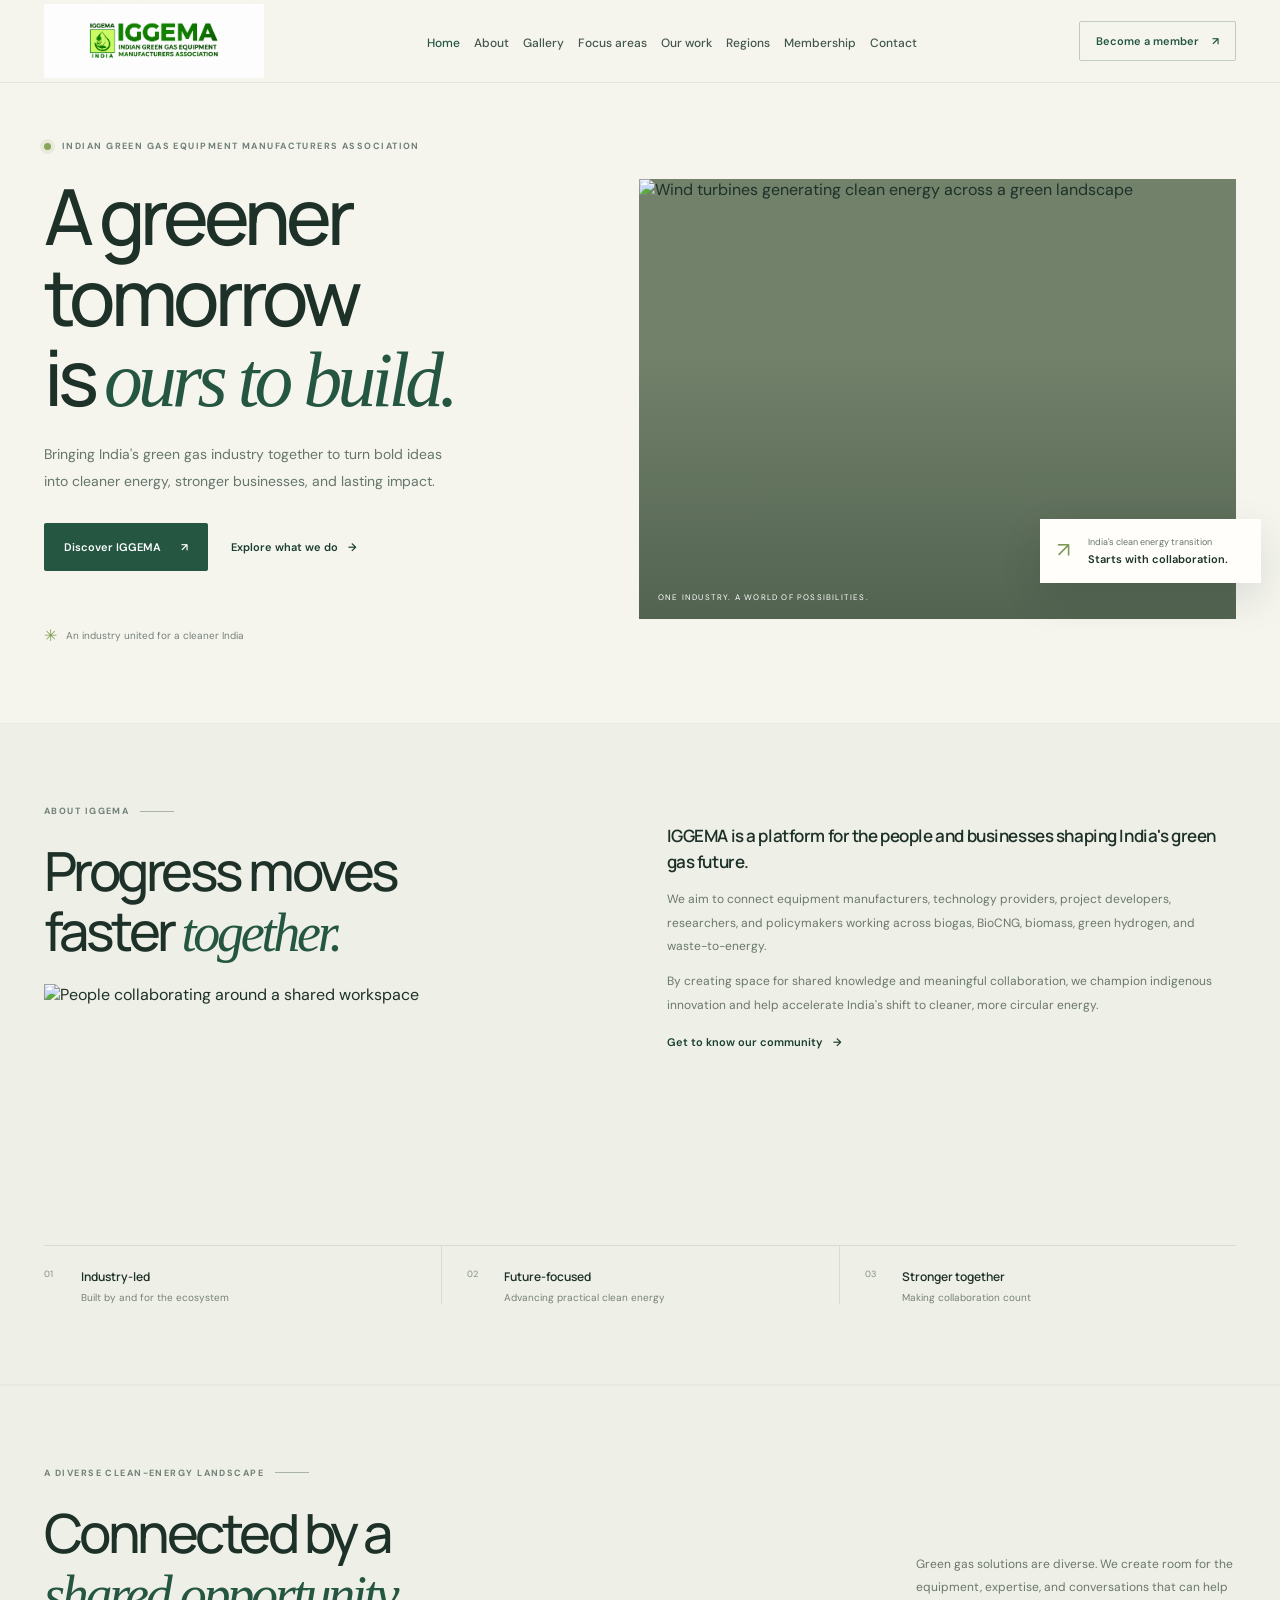
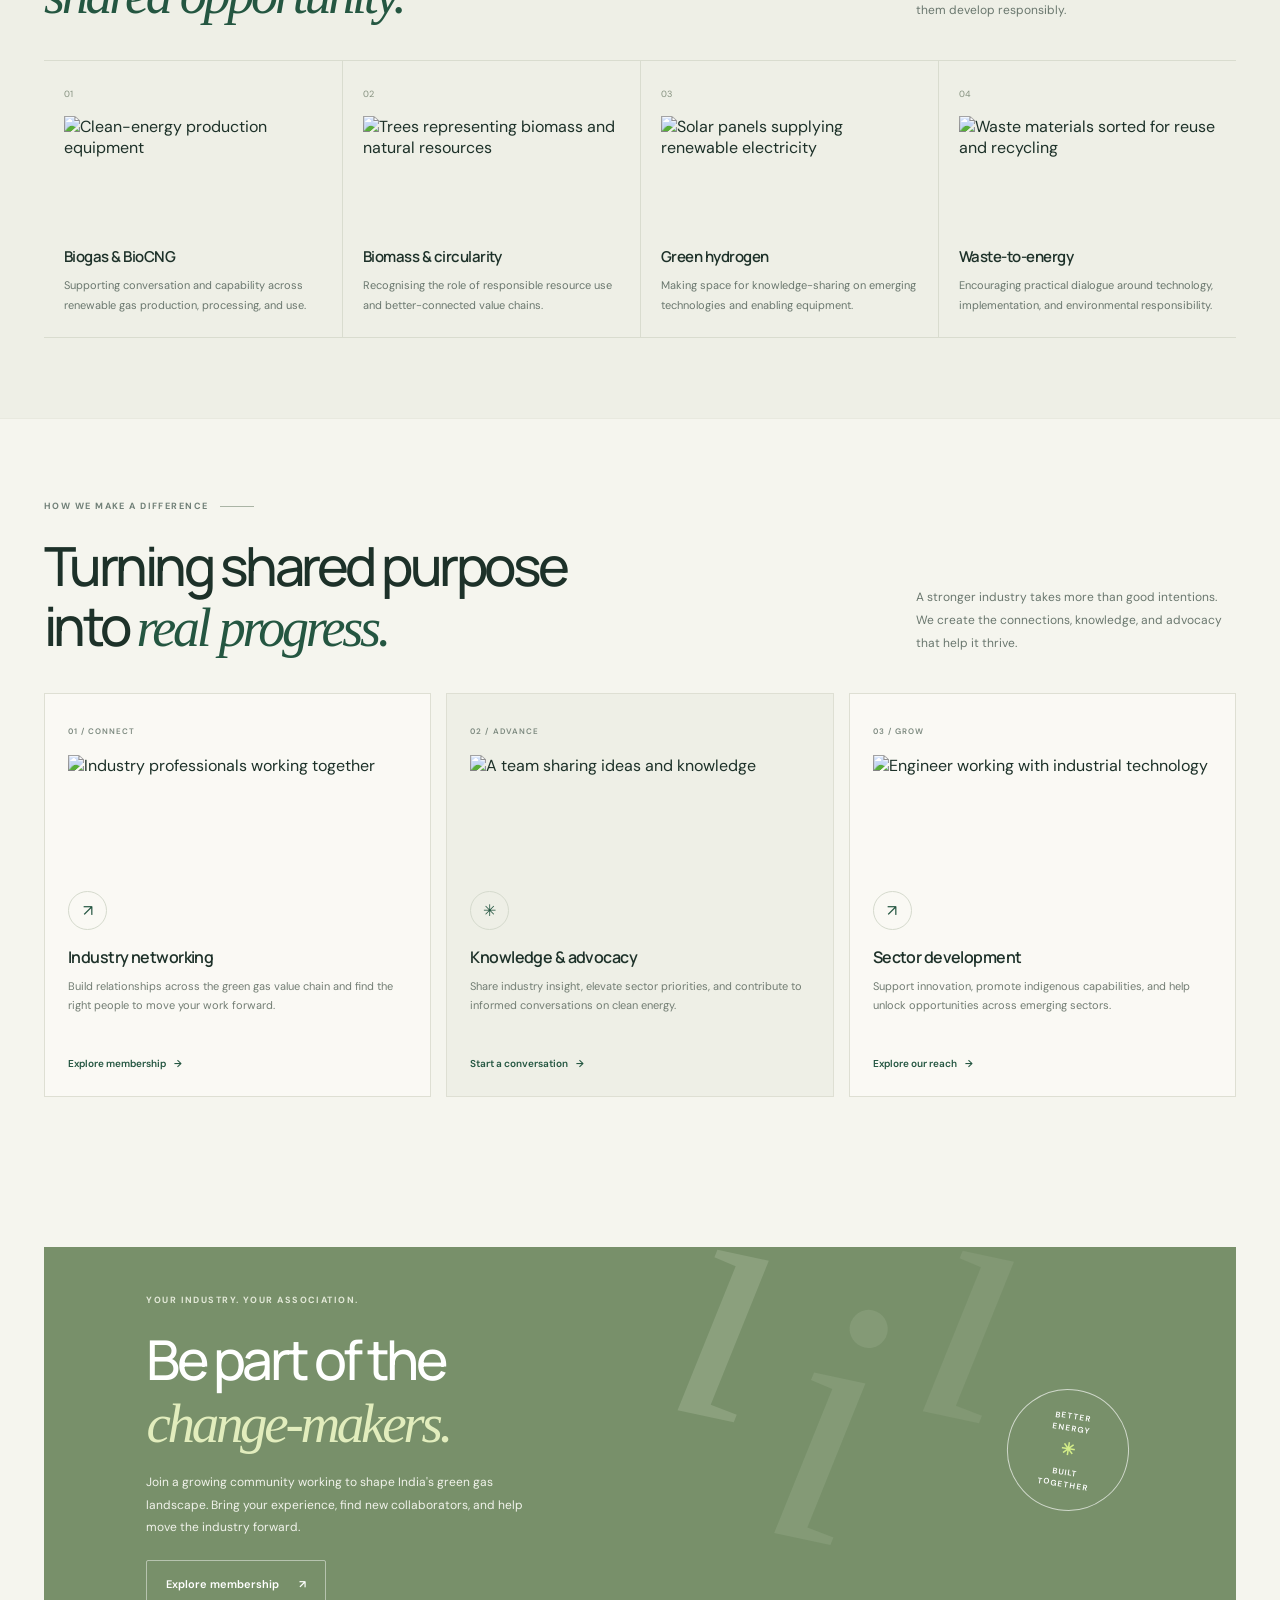
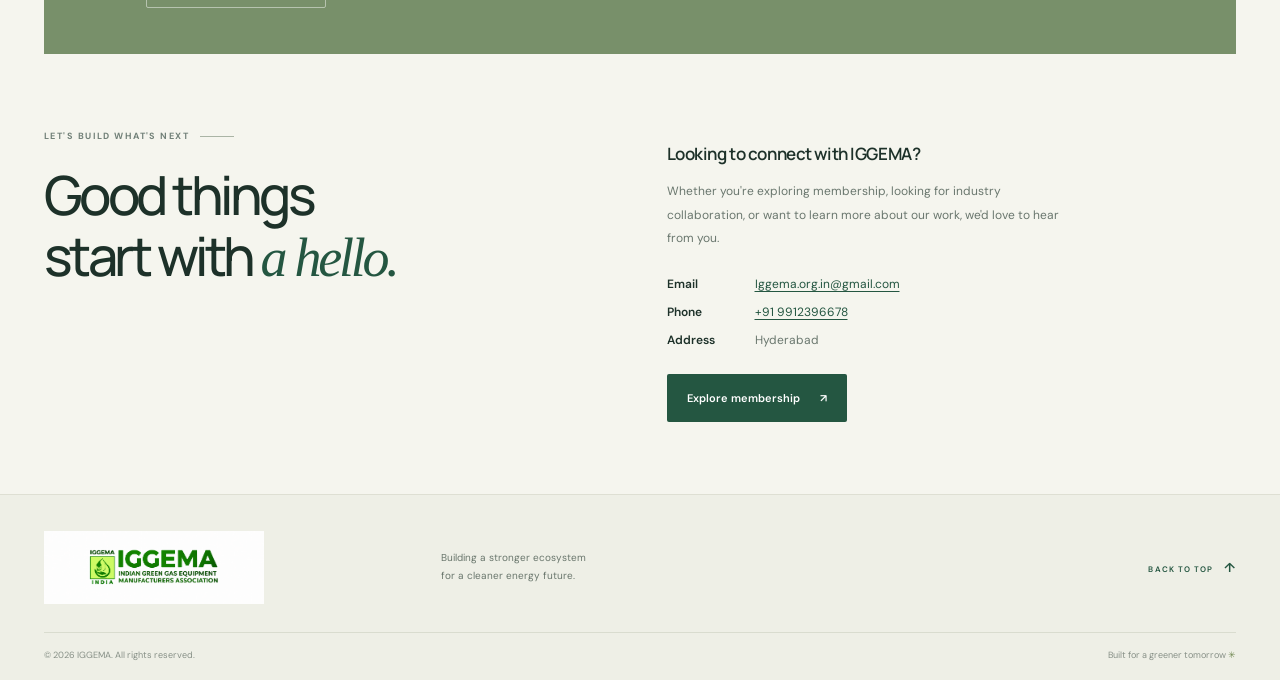
==== index.html @ 64ef9804 "Initial website project Co-authored-by: Copilot <223556219+Copilot@users.noreply.github.com>" ====
<!DOCTYPE html>
<html lang="en">
<head>
  <meta charset="UTF-8">
  <meta name="viewport" content="width=device-width, initial-scale=1">
  <meta name="theme-color" content="#f5f5ee">
  <meta name="description" content="Discover IGGEMA's work to connect India's green gas equipment ecosystem, share knowledge, and support responsible sector development.">
  <title>IGGEMA — India's Green Gas Equipment Manufacturers Association</title>
  <link rel="preconnect" href="https://fonts.googleapis.com">
  <link rel="preconnect" href="https://fonts.gstatic.com" crossorigin>
  <link href="https://fonts.googleapis.com/css2?family=DM+Sans:wght@400;500;600;700&family=Manrope:wght@400;500;600;700;800&display=swap" rel="stylesheet">
  <link rel="stylesheet" href="IGG.css">
</head>
<body>
  <a class="skip-link" href="#main-content">Skip to content</a>
  <header class="site-header">
    <nav class="navbar container" aria-label="Main navigation">
      <a class="brand" href="#home" aria-label="IGGEMA home">
        <img class="brand-logo" src="assets/iggema-logo.png" alt="">
      </a>
      <ul class="nav-links">
        <li><a href="#home" aria-current="page">Home</a></li>
        <li><a href="#about">About</a></li>
        <li><a href="#gallery">Gallery</a></li>
        <li><a href="#focus-areas">Focus areas</a></li>
        <li><a href="#services">Our work</a></li>
         <li><a href="#Regions">Regions</a></li>
        <li><a href="membership.html">Membership</a></li>
        <li><a href="#contact">Contact</a></li>
      </ul>
      <a class="nav-cta" href="membership.html">Become a member <span aria-hidden="true">↗</span></a>
    </nav>
  </header>

  <main id="main-content">
    <section class="hero container" id="home">
      <div class="hero-copy">
        <p class="eyebrow"><span class="eyebrow-dot"></span> INDIAN GREEN GAS EQUIPMENT MANUFACTURERS ASSOCIATION</p>
        <h1>A greener tomorrow<br>is <span>ours to build.</span></h1>
        <p class="hero-description">Bringing India's green gas industry together to turn bold ideas into cleaner energy, stronger businesses, and lasting impact.</p>
        <div class="hero-actions">
          <a class="button button-primary" href="#about">Discover IGGEMA <span aria-hidden="true">↗</span></a>
          <a class="text-link" href="#services">Explore what we do <span aria-hidden="true">→</span></a>
        </div>
        <div class="hero-note"><span class="note-icon" aria-hidden="true">✳</span> An industry united for a cleaner India</div>
      </div>
      <div class="hero-visual">
        <img src="https://images.unsplash.com/photo-1473341304170-971dccb5ac1e?auto=format&amp;fit=crop&amp;w=1400&amp;q=85" alt="Wind turbines generating clean energy across a green landscape">
        <div class="image-wash"></div>
        <div class="visual-card">
          <span class="visual-card-icon" aria-hidden="true">↗</span>
          <span>India's clean energy transition</span>
          <strong>Starts with collaboration.</strong>
        </div>
        <span class="visual-caption">ONE INDUSTRY. A WORLD OF POSSIBILITIES.</span>
      </div>
    </section>

    <section class="intro section-pad" id="about">
      <div class="container intro-grid">
        <div>
          <p class="eyebrow">ABOUT IGGEMA <span class="eyebrow-line"></span></p>
          <h2>Progress moves<br>faster <span>together.</span></h2>
          <img class="about-image" src="https://images.unsplash.com/photo-1497366754035-f200968a6e72?auto=format&amp;fit=crop&amp;w=1000&amp;q=85" alt="People collaborating around a shared workspace">
        </div>
        <div class="intro-copy">
          <p class="lead">IGGEMA is a platform for the people and businesses shaping India's green gas future.</p>
          <p>We aim to connect equipment manufacturers, technology providers, project developers, researchers, and policymakers working across biogas, BioCNG, biomass, green hydrogen, and waste-to-energy.</p>
          <p>By creating space for shared knowledge and meaningful collaboration, we champion indigenous innovation and help accelerate India's shift to cleaner, more circular energy.</p>
          <a class="text-link dark-link" href="membership.html">Get to know our community <span aria-hidden="true">→</span></a>
        </div>
      </div>
      <div class="container values-strip">
        <div class="value-item"><span>01</span><strong>Industry-led</strong><small>Built by and for the ecosystem</small></div>
        <div class="value-item"><span>02</span><strong>Future-focused</strong><small>Advancing practical clean energy</small></div>
        <div class="value-item"><span>03</span><strong>Stronger together</strong><small>Making collaboration count</small></div>
      </div>
    </section>

    <section class="focus section-pad" id="focus-areas">
      <div class="container">
        <div class="section-heading">
          <div>
            <p class="eyebrow">A DIVERSE CLEAN-ENERGY LANDSCAPE <span class="eyebrow-line"></span></p>
            <h2>Connected by a<br><span>shared opportunity.</span></h2>
          </div>
          <p class="section-aside">Green gas solutions are diverse. We create room for the equipment, expertise, and conversations that can help them develop responsibly.</p>
        </div>
        <div class="focus-grid">
          <article class="focus-card">
            <span class="focus-index">01</span>
            <img class="focus-image" src="https://images.unsplash.com/photo-1516937941344-00b4e0337589?auto=format&amp;fit=crop&amp;w=700&amp;q=80" alt="Clean-energy production equipment">
            <h3>Biogas &amp; BioCNG</h3>
            <p>Supporting conversation and capability across renewable gas production, processing, and use.</p>
          </article>
          <article class="focus-card">
            <span class="focus-index">02</span>
            <img class="focus-image" src="https://images.unsplash.com/photo-1511497584788-876760111969?auto=format&amp;fit=crop&amp;w=700&amp;q=80" alt="Trees representing biomass and natural resources">
            <h3>Biomass &amp; circularity</h3>
            <p>Recognising the role of responsible resource use and better-connected value chains.</p>
          </article>
          <article class="focus-card">
            <span class="focus-index">03</span>
            <img class="focus-image" src="https://images.unsplash.com/photo-1509391366360-2e959784a276?auto=format&amp;fit=crop&amp;w=700&amp;q=80" alt="Solar panels supplying renewable electricity">
            <h3>Green hydrogen</h3>
            <p>Making space for knowledge-sharing on emerging technologies and enabling equipment.</p>
          </article>
          <article class="focus-card">
            <span class="focus-index">04</span>
            <img class="focus-image" src="https://images.unsplash.com/photo-1532996122724-e3c354a0b15b?auto=format&amp;fit=crop&amp;w=700&amp;q=80" alt="Waste materials sorted for reuse and recycling">
            <h3>Waste-to-energy</h3>
            <p>Encouraging practical dialogue around technology, implementation, and environmental responsibility.</p>
          </article>
        </div>
      </div>
    </section>

    <section class="services section-pad" id="services">
      <div class="container">
        <div class="section-heading">
          <div>
            <p class="eyebrow">HOW WE MAKE A DIFFERENCE <span class="eyebrow-line"></span></p>
            <h2>Turning shared purpose<br>into <span>real progress.</span></h2>
          </div>
          <p class="section-aside">A stronger industry takes more than good intentions. We create the connections, knowledge, and advocacy that help it thrive.</p>
        </div>
        <div class="services-grid">
          <article class="service-card">
            <span class="card-number">01 / CONNECT</span>
            <img class="service-image" src="https://images.unsplash.com/photo-1521737711867-e3b97375f902?auto=format&amp;fit=crop&amp;w=700&amp;q=80" alt="Industry professionals working together">
            <div class="service-icon" aria-hidden="true">↗</div>
            <h3>Industry networking</h3>
            <p>Build relationships across the green gas value chain and find the right people to move your work forward.</p>
            <a href="membership.html" aria-label="Learn about industry networking membership">Explore membership <span aria-hidden="true">→</span></a>
          </article>
          <article class="service-card service-card-featured">
            <span class="card-number">02 / ADVANCE</span>
            <img class="service-image" src="https://images.unsplash.com/photo-1531482615713-2afd69097998?auto=format&amp;fit=crop&amp;w=700&amp;q=80" alt="A team sharing ideas and knowledge">
            <div class="service-icon" aria-hidden="true">✳</div>
            <h3>Knowledge &amp; advocacy</h3>
            <p>Share industry insight, elevate sector priorities, and contribute to informed conversations on clean energy.</p>
            <a href="#contact" aria-label="Get in touch about knowledge and advocacy">Start a conversation <span aria-hidden="true">→</span></a>
          </article>
          <article class="service-card">
            <span class="card-number">03 / GROW</span>
            <img class="service-image" src="https://images.unsplash.com/photo-1581091226825-a6a2a5aee158?auto=format&amp;fit=crop&amp;w=700&amp;q=80" alt="Engineer working with industrial technology">
            <div class="service-icon" aria-hidden="true">↗</div>
            <h3>Sector development</h3>
            <p>Support innovation, promote indigenous capabilities, and help unlock opportunities across emerging sectors.</p>
            <a href="#contact" aria-label="Contact IGGEMA">Explore our reach <span aria-hidden="true">→</span></a>
          </article>
        </div>
      </div>
    </section>

    <section class="membership section-pad" id="membership">
      <div class="container membership-panel">
        <div class="membership-decoration" aria-hidden="true"><span>i</span><span>i</span><span>i</span></div>
        <div class="membership-content">
          <p class="eyebrow">YOUR INDUSTRY. YOUR ASSOCIATION.</p>
          <h2>Be part of the<br><span>change-makers.</span></h2>
          <p>Join a growing community working to shape India's green gas landscape. Bring your experience, find new collaborators, and help move the industry forward.</p>
          <a class="button button-light" href="membership.html">Explore membership <span aria-hidden="true">↗</span></a>
        </div>
        <div class="membership-stamp"><span>BETTER<br>ENERGY</span><span class="stamp-star">✳</span><span>BUILT<br>TOGETHER</span></div>
      </div>
    </section>

    <section class="contact section-pad" id="contact">
      <div class="container contact-grid">
        <div>
          <p class="eyebrow">LET'S BUILD WHAT'S NEXT <span class="eyebrow-line"></span></p>
          <h2>Good things<br>start with <span>a hello.</span></h2>
        </div>
        <div class="contact-copy">
          <p class="lead">Looking to connect with IGGEMA?</p>
          <p>Whether you're exploring membership, looking for industry collaboration, or want to learn more about our work, we'd love to hear from you.</p>
          <div class="contact-details" aria-label="IGGEMA contact details">
            <p><strong>Email</strong><a href="mailto:iggemaindia@gmail.com">Iggema.org.in@gmail.com</a></p>
            <p><strong>Phone</strong><a href="tel:+91 9912396678">+91 9912396678</a></p>
            <p><strong>Address</strong><span>Hyderabad</span></p>
          </div>
          <a class="button button-primary" href="membership.html">Explore membership <span aria-hidden="true">↗</span></a>
        </div>
      </div>
    </section>
  </main>

  <footer class="footer">
    <div class="container footer-main">
      <a class="brand footer-brand" href="#home" aria-label="IGGEMA home">
        <img class="brand-logo" src="assets/iggema-logo.png" alt="">
      </a>
      <p>Building a stronger ecosystem<br>for a cleaner energy future.</p>
      <a class="back-top" href="#home">BACK TO TOP <span aria-hidden="true">↑</span></a>
    </div>
    <div class="container footer-bottom">
      <span>© 2026 IGGEMA. All rights reserved.</span>
      <span>Built for a greener tomorrow <span class="footer-leaf" aria-hidden="true">✳</span></span>
    </div>
  </footer>
</body>
</html>
---- IGG.css ----
:root {
  color-scheme: light;
  --paper: #f5f5ee;
  --white: #fffefa;
  --ink: #1d3129;
  --muted: #64736a;
  --green: #245641;
  --green-dark: #193e30;
  --lime: #d3ed88;
  --line: #dedfd3;
  --serif: Georgia, "Times New Roman", serif;
  --sans: "DM Sans", "Segoe UI", sans-serif;
  --display: "Manrope", "DM Sans", sans-serif;
}

* { box-sizing: border-box; }

.skip-link {
  position: absolute;
  z-index: 20;
  top: 8px;
  left: 8px;
  padding: 10px 14px;
  transform: translateY(-150%);
  background: var(--green-dark);
  color: white;
  font-size: 12px;
}

.skip-link:focus { transform: translateY(0); }

html {
  scroll-behavior: smooth;
  scroll-padding-top: 6rem;
}

body {
  margin: 0;
  background: var(--paper);
  color: var(--ink);
  font-family: var(--sans);
  -webkit-font-smoothing: antialiased;
}

a { color: inherit; }

.container {
  width: min(1192px, calc(100% - 64px));
  margin-inline: auto;
}

.site-header {
  position: sticky;
  z-index: 10;
  top: 0;
  background: rgba(245, 245, 238, .94);
  backdrop-filter: blur(14px);
  border-bottom: 1px solid rgba(29, 49, 41, .08);
}

.navbar {
  min-height: 82px;
  display: flex;
  align-items: center;
  justify-content: space-between;
  gap: 24px;
}

.brand {
  display: inline-flex;
  align-items: center;
  gap: 10px;
  flex: 0 0 auto;
  color: var(--green-dark);
  text-decoration: none;
}

.brand-logo {
  display: block;
  width: 220px;
  height: auto;
}

.nav-links {
  display: flex;
  align-items: center;
  justify-content: center;
  gap: clamp(8px, 1.1vw, 14px);
  margin: 0;
  padding: 0;
  list-style: none;
}

.nav-links a,
.region-dropdown summary {
  color: #43564c;
  font-size: 12px;
  font-weight: 500;
  text-decoration: none;
  transition: color .2s ease;
}

.nav-links a:hover,
.nav-links a[aria-current="page"],
.region-dropdown summary:hover,
.region-dropdown summary:focus-visible { color: var(--green); }

.region-dropdown { position: relative; }

.region-dropdown summary {
  display: flex;
  align-items: center;
  gap: 5px;
  cursor: pointer;
  list-style: none;
  white-space: nowrap;
}

.region-dropdown summary::-webkit-details-marker { display: none; }
.region-dropdown summary::after { content: "⌄"; font-size: 11px; }

.regions-menu {
  position: absolute;
  z-index: 12;
  top: 100%;
  left: -16px;
  display: none;
  width: 145px;
  margin: 0;
  padding: 10px 7px 7px;
  border: 1px solid var(--line);
  background: var(--white);
  box-shadow: 0 12px 28px rgba(29, 49, 41, .12);
  list-style: none;
}

.region-dropdown:hover .regions-menu,
.region-dropdown:focus-within .regions-menu,
.region-dropdown details[open] .regions-menu { display: grid; }

.regions-menu li {
  padding: 9px 10px;
  color: #43564c;
  font-size: 11px;
  text-transform: capitalize;
}

.regions-menu li + li { border-top: 1px solid #eeefe6; }
.regions-menu li:hover { background: #f0f2e9; color: var(--green); }

.nav-cta {
  display: inline-flex;
  align-items: center;
  gap: 13px;
  padding: 12px 16px;
  border: 1px solid rgba(36, 86, 65, .25);
  border-radius: 2px;
  color: var(--green);
  font-size: 11px;
  font-weight: 600;
  text-decoration: none;
  white-space: nowrap;
  transition: background .2s, color .2s;
}

.nav-cta:hover { background: var(--green); color: white; }

.hero {
  position: relative;
  min-height: 560px;
  display: grid;
  grid-template-columns: .94fr 1.06fr;
  align-items: center;
  gap: 5.5%;
  padding-top: 56px;
  padding-bottom: 65px;
}

.hero-copy { position: relative; z-index: 1; padding-bottom: 12px; }

.eyebrow {
  display: flex;
  align-items: center;
  gap: 11px;
  margin: 0 0 22px;
  color: #718078;
  font-size: 9px;
  font-weight: 700;
  letter-spacing: .16em;
  line-height: 1.6;
}

.eyebrow-dot {
  width: 7px;
  height: 7px;
  border-radius: 50%;
  background: #88a55c;
  box-shadow: 0 0 0 4px rgba(136, 165, 92, .13);
}

h1, h2, h3, p { margin-top: 0; }

h1, h2 {
  color: var(--ink);
  font-family: var(--display);
  font-weight: 500;
  letter-spacing: -.065em;
}

h1 {
  margin-bottom: 20px;
  font-size: clamp(49px, 6.05vw, 78px);
  line-height: 1.04;
}

h1 > span, h2 > span {
  color: var(--green);
  font-family: var(--serif);
  font-weight: 400;
  font-style: italic;
  letter-spacing: -.06em;
}

.hero-description {
  max-width: 425px;
  margin-bottom: 29px;
  color: #65756a;
  font-size: 14px;
  line-height: 1.9;
}

.hero-actions {
  display: flex;
  align-items: center;
  flex-wrap: wrap;
  gap: 23px;
}

.button {
  display: inline-flex;
  min-height: 48px;
  align-items: center;
  justify-content: center;
  gap: 20px;
  padding: 0 19px;
  border: 1px solid transparent;
  border-radius: 2px;
  font-size: 11px;
  font-weight: 600;
  text-decoration: none;
  transition: transform .2s, background .2s, border-color .2s;
}

.button:hover { transform: translateY(-2px); }
.button-primary { background: var(--green); color: white; }
.button-primary:hover { background: var(--green-dark); }
.button-light { border-color: rgba(255,255,255,.46); color: white; }
.button-light:hover { background: rgba(255,255,255,.1); }

.text-link {
  display: inline-flex;
  align-items: center;
  gap: 10px;
  color: var(--green-dark);
  font-size: 11px;
  font-weight: 600;
  text-decoration: none;
}

.text-link span, .service-card a span { transition: transform .2s; }
.text-link:hover span, .service-card a:hover span { transform: translateX(4px); }

.hero-note {
  display: flex;
  align-items: center;
  gap: 9px;
  margin-top: 54px;
  color: #758178;
  font-size: 10px;
}

.note-icon { color: #809d55; font-size: 16px; }

.hero-visual {
  position: relative;
  min-width: 0;
  height: 440px;
  background: #71816a;
}

.hero-visual > img {
  width: 100%;
  height: 100%;
  display: block;
  object-fit: cover;
  object-position: 52% center;
}

.image-wash {
  position: absolute;
  inset: 0;
  background: linear-gradient(180deg, transparent 40%, rgba(12, 31, 23, .3));
}

.visual-card {
  position: absolute;
  right: -25px;
  bottom: 36px;
  display: grid;
  grid-template-columns: 31px 1fr;
  align-items: center;
  width: 221px;
  padding: 17px;
  background: var(--white);
  box-shadow: 0 15px 40px rgba(17, 34, 24, .12);
}

.visual-card-icon {
  grid-row: span 2;
  align-self: start;
  color: #7d9857;
  font-size: 21px;
}

.visual-card > span:nth-child(2) { color: var(--muted); font-size: 9px; }
.visual-card strong { margin-top: 4px; font-size: 11px; font-weight: 600; }

.visual-caption {
  position: absolute;
  bottom: 17px;
  left: 19px;
  color: white;
  font-size: 8px;
  letter-spacing: .15em;
}

.section-pad { padding: 80px 0; }

.intro {
  background: #eeefe6;
  border-top: 1px solid #e8e9df;
  border-bottom: 1px solid #e8e9df;
}

.intro-grid, .contact-grid {
  display: grid;
  grid-template-columns: .95fr 1.05fr;
  gap: 9%;
}

.intro .eyebrow, .contact .eyebrow, .services .eyebrow { margin-bottom: 21px; }
.eyebrow-line { display: inline-block; width: 34px; height: 1px; background: #aab4a5; }

.about-image {
  display: block;
  width: 100%;
  height: 205px;
  margin-top: 20px;
  object-fit: cover;
  object-position: center 45%;
}

h2 {
  margin-bottom: 0;
  font-size: clamp(38px, 4.5vw, 54px);
  line-height: 1.12;
}

.intro-copy { padding-top: 19px; }
.intro-copy p, .contact-copy > p:not(.lead) {
  color: #6a776e;
  font-size: 12px;
  line-height: 1.95;
}

.intro-copy .lead, .contact-copy .lead {
  margin-bottom: 14px;
  color: var(--ink);
  font-family: var(--display);
  font-size: 17px;
  font-weight: 600;
  letter-spacing: -.025em;
  line-height: 1.5;
}

.dark-link { margin-top: 6px; }

.values-strip {
  display: grid;
  grid-template-columns: repeat(3, 1fr);
  margin-top: 56px;
  border-top: 1px solid #d9dccf;
}

.value-item {
  display: grid;
  grid-template-columns: 37px 1fr;
  padding: 22px 18px 0 0;
}

.value-item + .value-item { padding-left: 25px; border-left: 1px solid #d9dccf; }
.value-item > span { grid-row: span 2; color: #85917f; font-size: 9px; }
.value-item strong { font-family: var(--display); font-size: 12px; font-weight: 600; }
.value-item small { margin-top: 6px; color: #788279; font-size: 10px; }

.section-heading {
  display: flex;
  align-items: end;
  justify-content: space-between;
  gap: 40px;
  margin-bottom: 34px;
}

.section-aside {
  max-width: 320px;
  margin-bottom: 4px;
  color: #6a776e;
  font-size: 12px;
  line-height: 1.9;
}

.focus {
  background: #eeefe6;
  border-top: 1px solid #e8e9df;
  border-bottom: 1px solid #e8e9df;
}

.focus-grid {
  display: grid;
  grid-template-columns: repeat(4, 1fr);
  border-top: 1px solid #d9dccf;
  border-bottom: 1px solid #d9dccf;
}

.focus-card {
  min-height: 190px;
  padding: 20px 20px 22px;
}

.focus-image {
  display: block;
  width: 100%;
  height: 118px;
  margin: 14px 0 12px;
  object-fit: cover;
}

.focus-card + .focus-card { border-left: 1px solid #d9dccf; }
.focus-index { color: #85917f; font-size: 9px; }
.focus-card h3 { margin: 0 0 9px; font-family: var(--display); font-size: 15px; font-weight: 600; letter-spacing: -.035em; }
.focus-card p { margin: 0; color: #6a776e; font-size: 11px; line-height: 1.8; }

.services-grid { display: grid; grid-template-columns: repeat(3, 1fr); gap: 15px; }

.service-card {
  min-height: 260px;
  padding: 24px 23px;
  border: 1px solid var(--line);
  background: rgba(255, 254, 250, .55);
  transition: transform .22s, box-shadow .22s, background .22s;
}

.service-card:hover {
  transform: translateY(-4px);
  background: var(--white);
  box-shadow: 0 14px 30px rgba(29, 49, 41, .06);
}

.service-card-featured { background: #eeefe6; }
.card-number { color: #7c897f; font-size: 8px; font-weight: 600; letter-spacing: .13em; }

.service-image {
  display: block;
  width: 100%;
  height: 112px;
  margin-top: 16px;
  object-fit: cover;
}

.service-icon {
  display: grid;
  width: 39px;
  height: 39px;
  place-items: center;
  margin-top: 24px;
  border: 1px solid #d5dacd;
  border-radius: 50%;
  color: var(--green);
  font-size: 16px;
}

.service-card h3 {
  margin: 16px 0 9px;
  font-family: var(--display);
  font-size: 16px;
  font-weight: 600;
  letter-spacing: -.035em;
}

.service-card p {
  min-height: 57px;
  margin-bottom: 17px;
  color: #727d73;
  font-size: 11px;
  line-height: 1.75;
}

.service-card > a {
  display: inline-flex;
  align-items: center;
  gap: 8px;
  color: var(--green);
  font-size: 10px;
  font-weight: 600;
  text-decoration: none;
}

.membership { padding-top: 70px; padding-bottom: 70px; }

.membership-panel {
  position: relative;
  min-height: 300px;
  overflow: hidden;
  display: flex;
  align-items: center;
  padding: 46px 8%;
  background: #78906a;
  color: white;
}

.membership-content { position: relative; z-index: 1; max-width: 470px; }
.membership .eyebrow { color: #e2e8d7; }
.membership h2 { color: white; font-size: clamp(39px, 4.6vw, 55px); }
.membership h2 > span { color: #e2edbd; }
.membership-content > p:not(.eyebrow) { max-width: 410px; margin: 17px 0 22px; color: #f1f3eb; font-size: 12px; line-height: 1.85; }

.membership-decoration {
  position: absolute;
  top: -105px;
  right: 19%;
  display: flex;
  gap: 20px;
  color: rgba(234, 241, 220, .16);
  font-family: var(--serif);
  font-size: 360px;
  font-style: italic;
  line-height: 1;
  transform: rotate(12deg);
}

.membership-decoration span:nth-child(2) { margin-top: 100px; color: rgba(234, 241, 220, .1); }
.membership-decoration span:nth-child(3) { margin-top: -50px; color: rgba(234, 241, 220, .08); }

.membership-stamp {
  position: absolute;
  right: 9%;
  display: grid;
  width: 122px;
  height: 122px;
  place-content: center;
  justify-items: center;
  border: 1px solid rgba(255,255,255,.65);
  border-radius: 50%;
  color: white;
  font-size: 8px;
  font-weight: 600;
  letter-spacing: .13em;
  line-height: 1.5;
  text-align: center;
  transform: rotate(9deg);
}

.stamp-star { margin: 3px 0; color: var(--lime); font-size: 17px; }

.contact { padding-top: 5px; padding-bottom: 72px; }
.contact-copy { padding-top: 12px; }
.contact-copy > p:not(.lead) { max-width: 410px; margin-bottom: 23px; }
.contact-details { display: grid; gap: 8px; margin: 0 0 23px; }
.contact-details p { display: grid; grid-template-columns: 76px 1fr; gap: 12px; margin: 0; color: #6a776e; font-size: 12px; line-height: 1.7; }
.contact-details strong { color: var(--ink); font-weight: 600; }
.contact-details a { color: var(--green); text-decoration-thickness: 1px; text-underline-offset: 3px; }
.contact-note { margin: 12px 0 0 !important; color: #8a948b !important; font-size: 9px !important; }

.footer {
  padding: 36px 0 19px;
  border-top: 1px solid var(--line);
  background: #eeefe6;
}

.footer-main {
  display: grid;
  grid-template-columns: 1fr 1fr 1fr;
  align-items: center;
  padding-bottom: 28px;
}

.footer-main > p { margin: 0; color: #69766c; font-size: 10px; line-height: 1.8; }
.back-top { justify-self: end; color: var(--green); font-size: 8px; font-weight: 600; letter-spacing: .13em; text-decoration: none; }
.back-top span { margin-left: 8px; font-size: 13px; }

.footer-bottom {
  display: flex;
  justify-content: space-between;
  padding-top: 16px;
  border-top: 1px solid #d9dccf;
  color: #879087;
  font-size: 9px;
}

.footer-leaf { color: #738a54; }

:focus-visible { outline: 3px solid #819e5c; outline-offset: 4px; }

@media (min-width: 1440px) {
  .hero { min-height: 600px; }
  .hero-visual { height: 460px; }
}

@media (max-width: 980px) {
  .container { width: min(100% - 48px, 760px); }
  .navbar { min-height: 74px; gap: 14px; }
  .brand { gap: 7px; }
  .brand-logo { width: 190px; }
  .nav-links { gap: 8px; }
  .nav-links a { font-size: 11px; }
  .nav-cta { padding: 10px 11px; gap: 8px; font-size: 10px; }
  .hero { min-height: 500px; gap: 4%; }
  .hero-visual { height: 380px; }
  .hero-note { margin-top: 37px; }
  .section-pad { padding: 66px 0; }
  .membership-stamp { right: 6%; width: 103px; height: 103px; }
}

@media (max-width: 720px) {
  html { scroll-padding-top: 9rem; }
  .container { width: calc(100% - 40px); }
  .navbar { min-height: auto; flex-wrap: wrap; padding-top: 13px; padding-bottom: 12px; row-gap: 9px; }
  .brand { margin-right: auto; }
  .nav-cta { padding: 9px 10px; }
  .nav-links {
    order: 3;
    width: 100%;
    justify-content: flex-start;
    gap: 10px;
    overflow-x: auto;
    scrollbar-width: none;
  }
  .nav-links::-webkit-scrollbar { display: none; }
  .nav-links a,
  .region-dropdown summary { display: block; padding: 5px 0; font-size: 10px; white-space: nowrap; }
  .region-dropdown summary::after { margin-left: 2px; }
  .regions-menu { top: 100%; left: -8px; }
  .hero { grid-template-columns: 1fr; gap: 24px; min-height: 0; padding-top: 52px; padding-bottom: 48px; }
  .hero-copy { padding-bottom: 0; }
  h1 { font-size: clamp(49px, 11vw, 72px); }
  .hero-description { max-width: 500px; }
  .hero-note { margin-top: 28px; }
  .hero-visual { height: min(58vw, 390px); min-height: 260px; margin-right: 14px; }
  .visual-card { right: -14px; bottom: 26px; }
  .section-pad { padding: 52px 0; }
  .intro-grid, .contact-grid { grid-template-columns: 1fr; gap: 20px; }
  .intro-copy, .contact-copy { padding-top: 0; }
  .about-image { height: min(52vw, 260px); }
  .values-strip { margin-top: 38px; }
  .value-item { grid-template-columns: 27px 1fr; padding-right: 9px; }
  .value-item + .value-item { padding-left: 12px; }
  .value-item strong { font-size: 10px; }
  .value-item small { font-size: 9px; line-height: 1.5; }
  .section-heading { align-items: start; flex-direction: column; gap: 13px; margin-bottom: 23px; }
  .section-aside { max-width: 460px; margin: 0; }
  .focus-grid { grid-template-columns: repeat(2, 1fr); }
  .focus-card { min-height: 170px; padding: 18px 14px; }
  .focus-card:nth-child(3) { border-left: 0; border-top: 1px solid #d9dccf; }
  .focus-card:nth-child(4) { border-top: 1px solid #d9dccf; }
  .focus-image { height: 130px; }
  .services-grid { grid-template-columns: 1fr; gap: 11px; }
  .service-card { min-height: auto; padding: 22px; }
  .service-image { height: 180px; }
  .service-icon { margin-top: 17px; }
  .service-card p { min-height: 0; }
  .membership { padding: 48px 0; }
  .membership-panel { min-height: 330px; padding: 36px 30px; }
  .membership-stamp { right: 6%; bottom: 22px; width: 78px; height: 78px; font-size: 6px; }
  .membership-decoration { top: 45px; right: -5%; font-size: 200px; }
  .contact { padding-top: 5px; padding-bottom: 52px; }
}

@media (max-width: 430px) {
  .container { width: calc(100% - 32px); }
  .brand-logo { width: 170px; }
  .nav-cta { font-size: 9px; }
  .hero { padding-top: 44px; }
  .eyebrow { font-size: 8px; letter-spacing: .12em; }
  h1 { font-size: 48px; }
  h2 { font-size: 40px; }
  .about-image { height: 190px; }
  .service-image { height: 150px; }
  .hero-actions { align-items: flex-start; flex-direction: column; gap: 17px; }
  .hero-visual { min-height: 240px; }
  .visual-card { width: 190px; padding: 13px; }
  .values-strip { grid-template-columns: 1fr; gap: 0; }
  .focus-grid { grid-template-columns: 1fr; }
  .focus-card, .focus-card + .focus-card,
  .focus-card:nth-child(3), .focus-card:nth-child(4) {
    min-height: 0;
    padding: 17px 0;
    border-left: 0;
    border-top: 1px solid #d9dccf;
  }
  .focus-card:first-child { border-top: 0; }
  .focus-card h3 { margin: 12px 0 6px; }
  .value-item, .value-item + .value-item { min-height: 67px; padding: 15px 0 0; border-left: 0; border-top: 1px solid #d9dccf; }
  .value-item > span { grid-row: span 2; }
  .membership-panel { min-height: 390px; padding: 34px 22px; }
  .membership-stamp { right: 6%; bottom: 15px; }
  .footer-main { grid-template-columns: 1fr auto; row-gap: 16px; }
  .footer-main > p { grid-column: 1; grid-row: 2; }
  .back-top { grid-column: 2; grid-row: 1 / span 2; }
  .footer-bottom { gap: 12px; font-size: 8px; }
}

@media (prefers-reduced-motion: reduce) {
  *, *::before, *::after { scroll-behavior: auto !important; transition-duration: .01ms !important; }
}
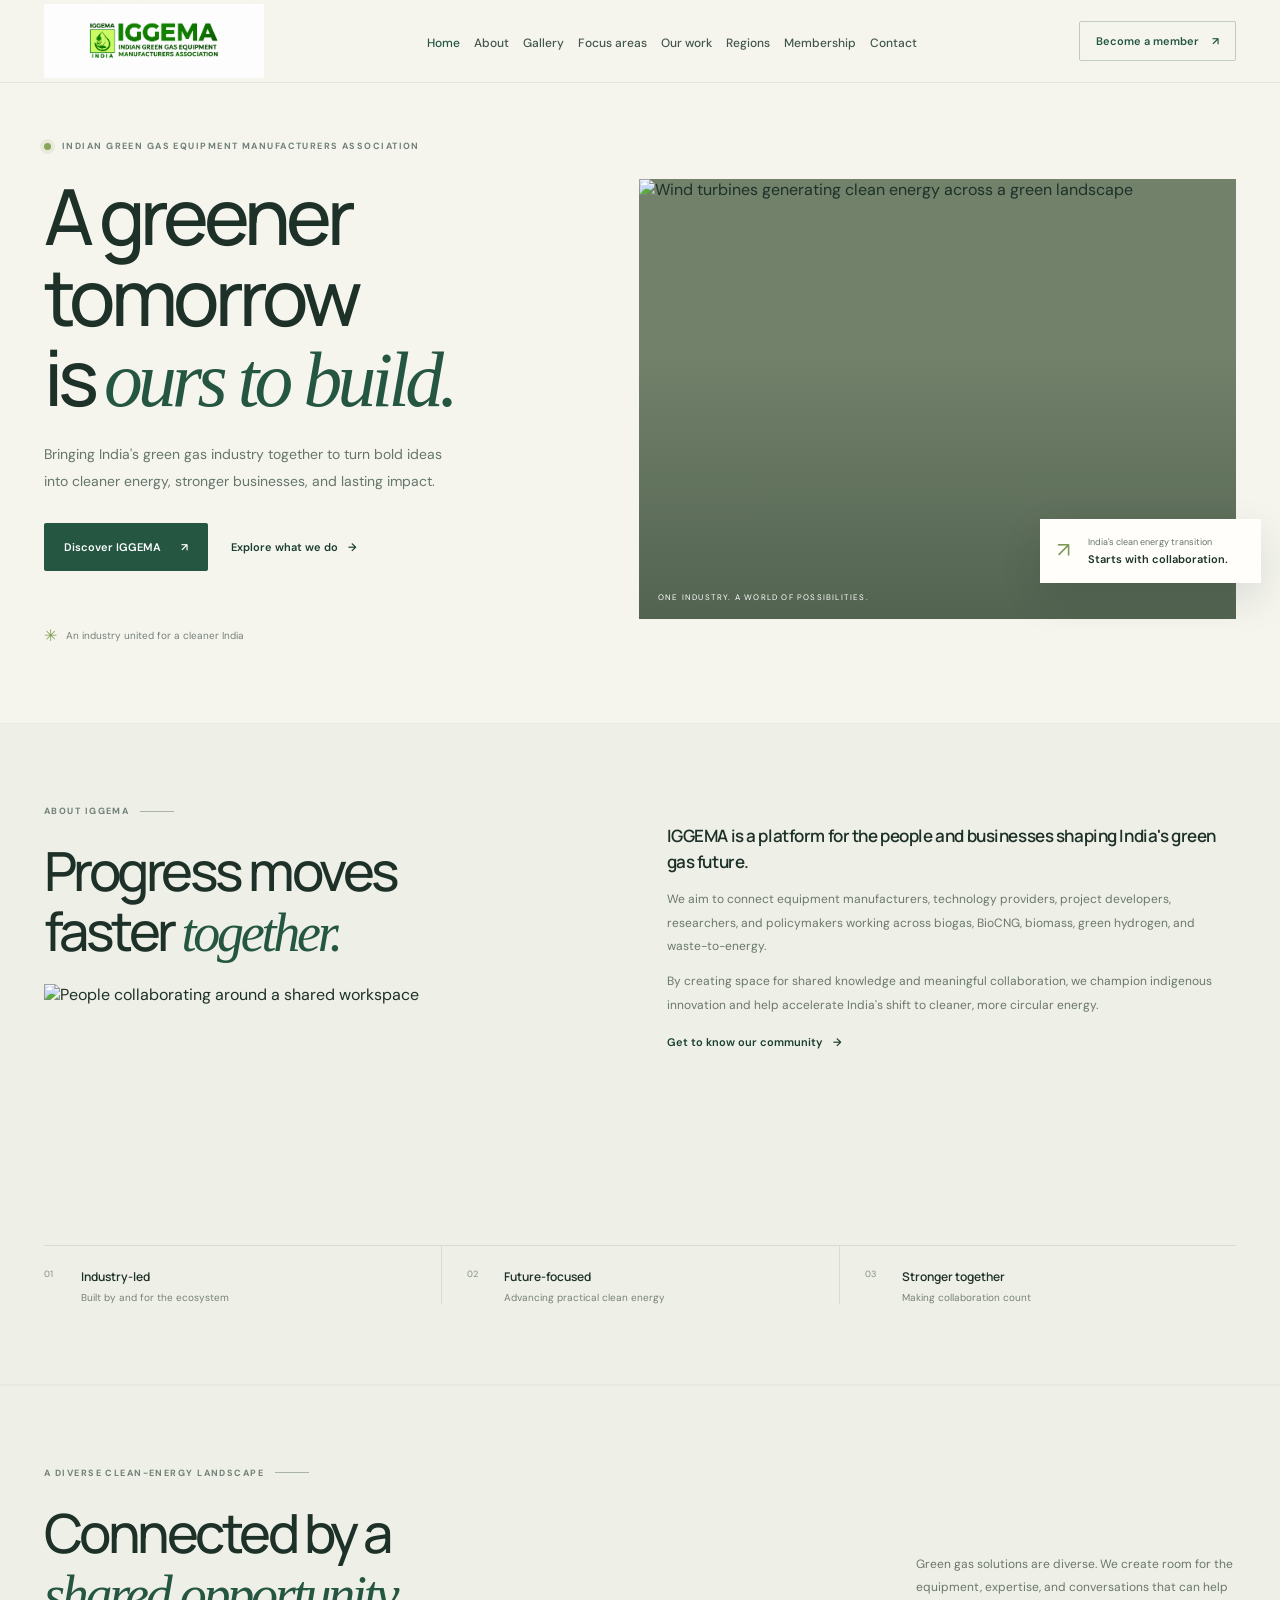
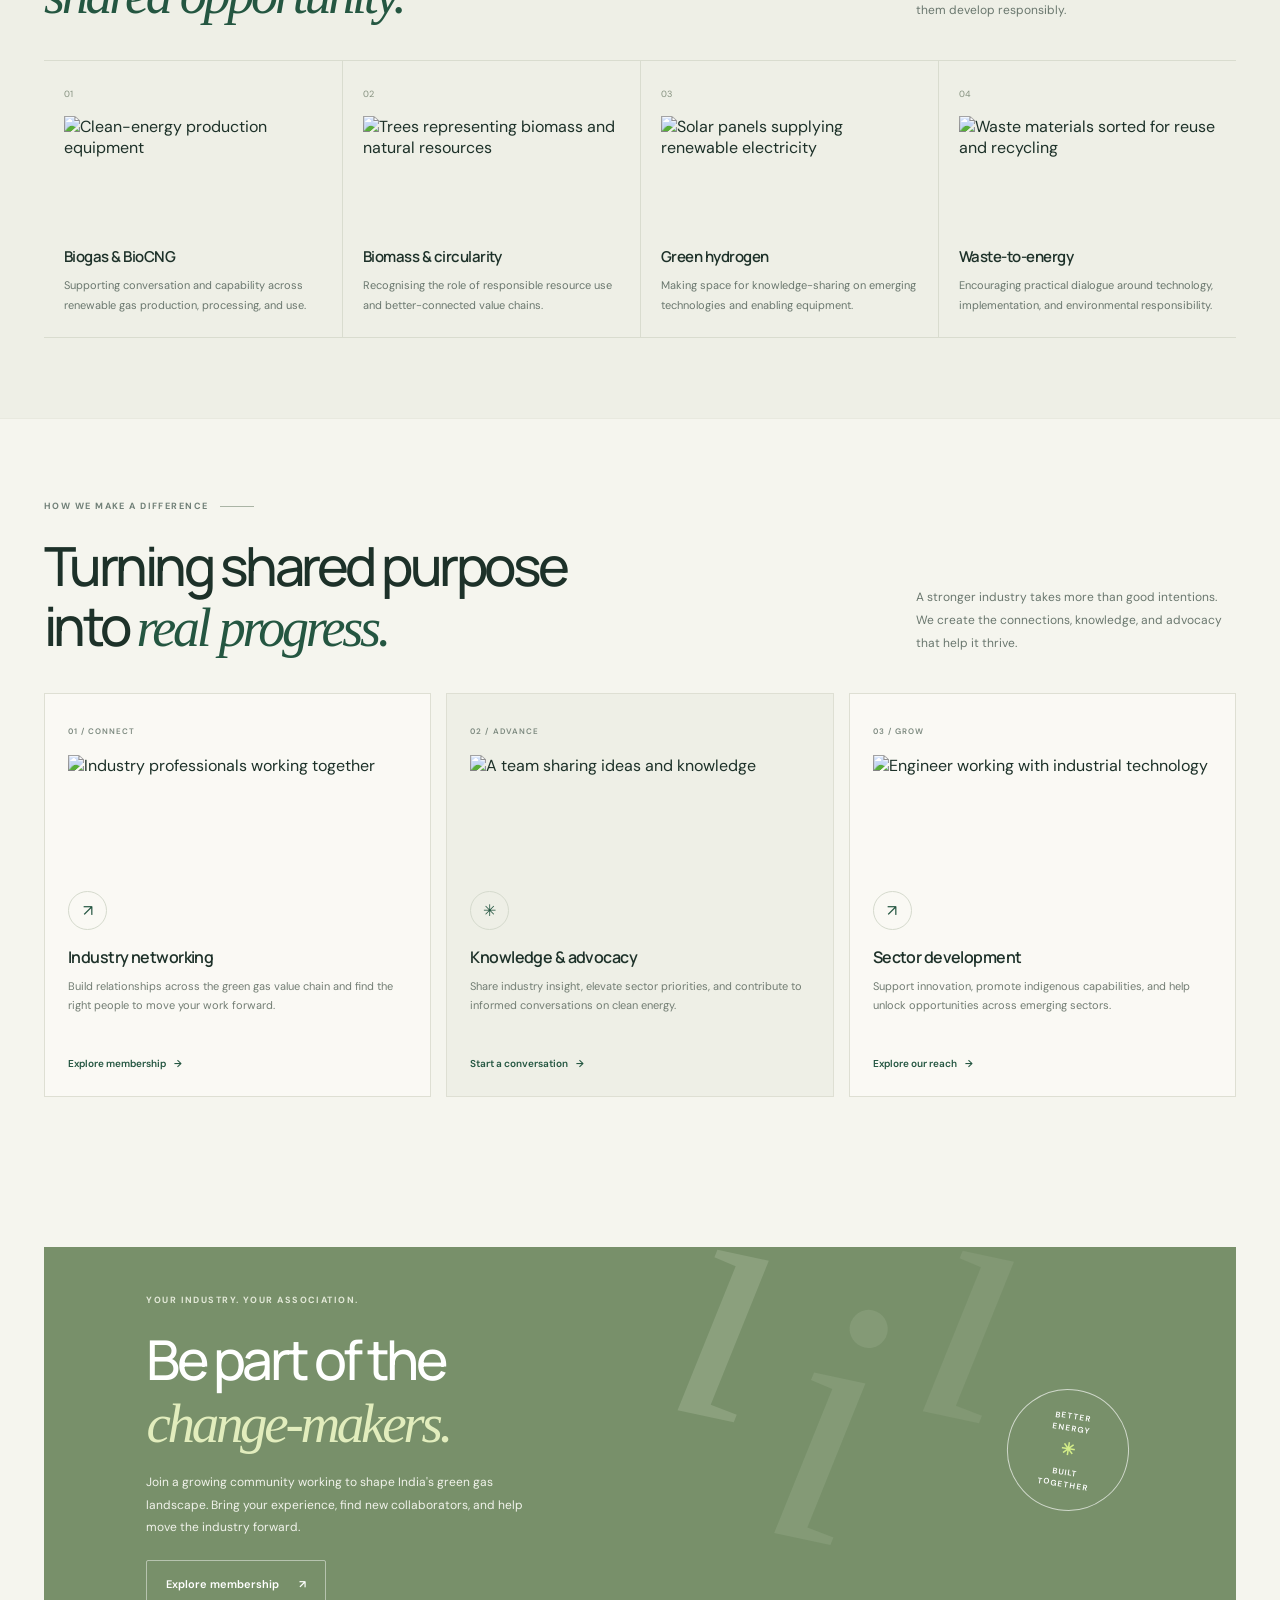
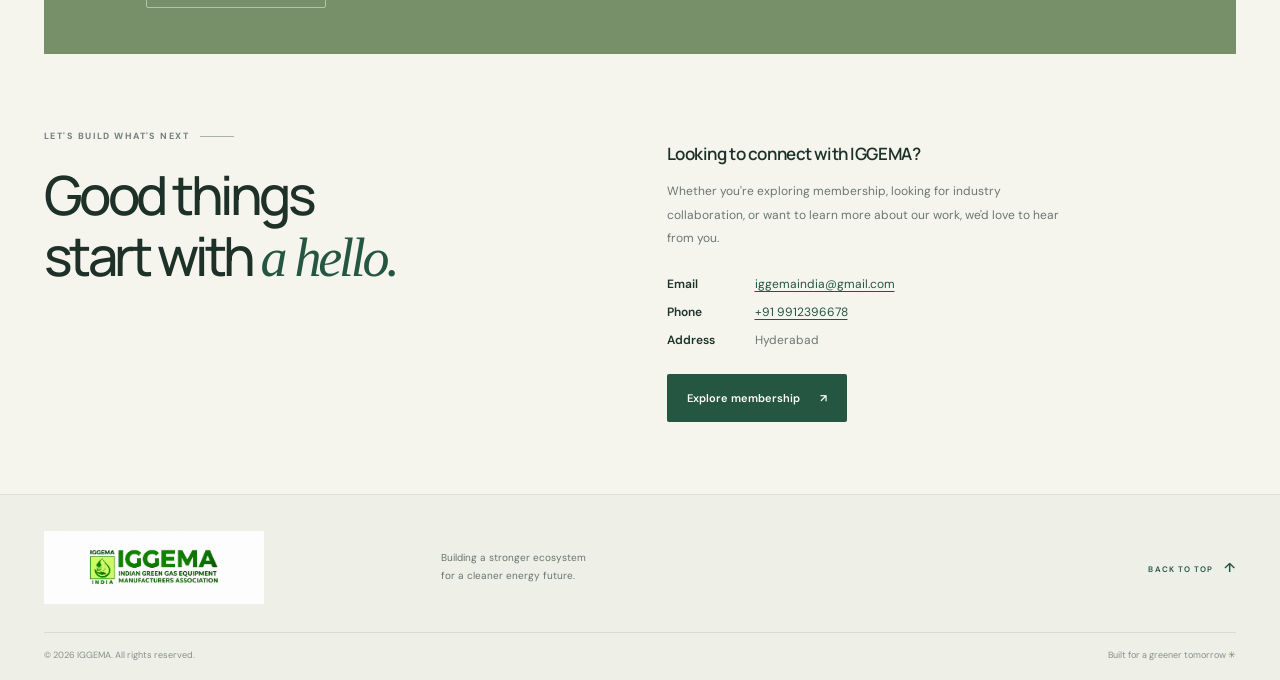
==== commit 6ab88fa0: "Fix email address in contact details" ====
--- a/index.html
+++ b/index.html
@@ -176,7 +176,7 @@
           <p class="lead">Looking to connect with IGGEMA?</p>
           <p>Whether you're exploring membership, looking for industry collaboration, or want to learn more about our work, we'd love to hear from you.</p>
           <div class="contact-details" aria-label="IGGEMA contact details">
-            <p><strong>Email</strong><a href="mailto:iggemaindia@gmail.com">Iggema.org.in@gmail.com</a></p>
+            <p><strong>Email</strong><a href="mailto:iggemaindia@gmail.com">iggemaindia@gmail.com</a></p>
             <p><strong>Phone</strong><a href="tel:+91 9912396678">+91 9912396678</a></p>
             <p><strong>Address</strong><span>Hyderabad</span></p>
           </div>
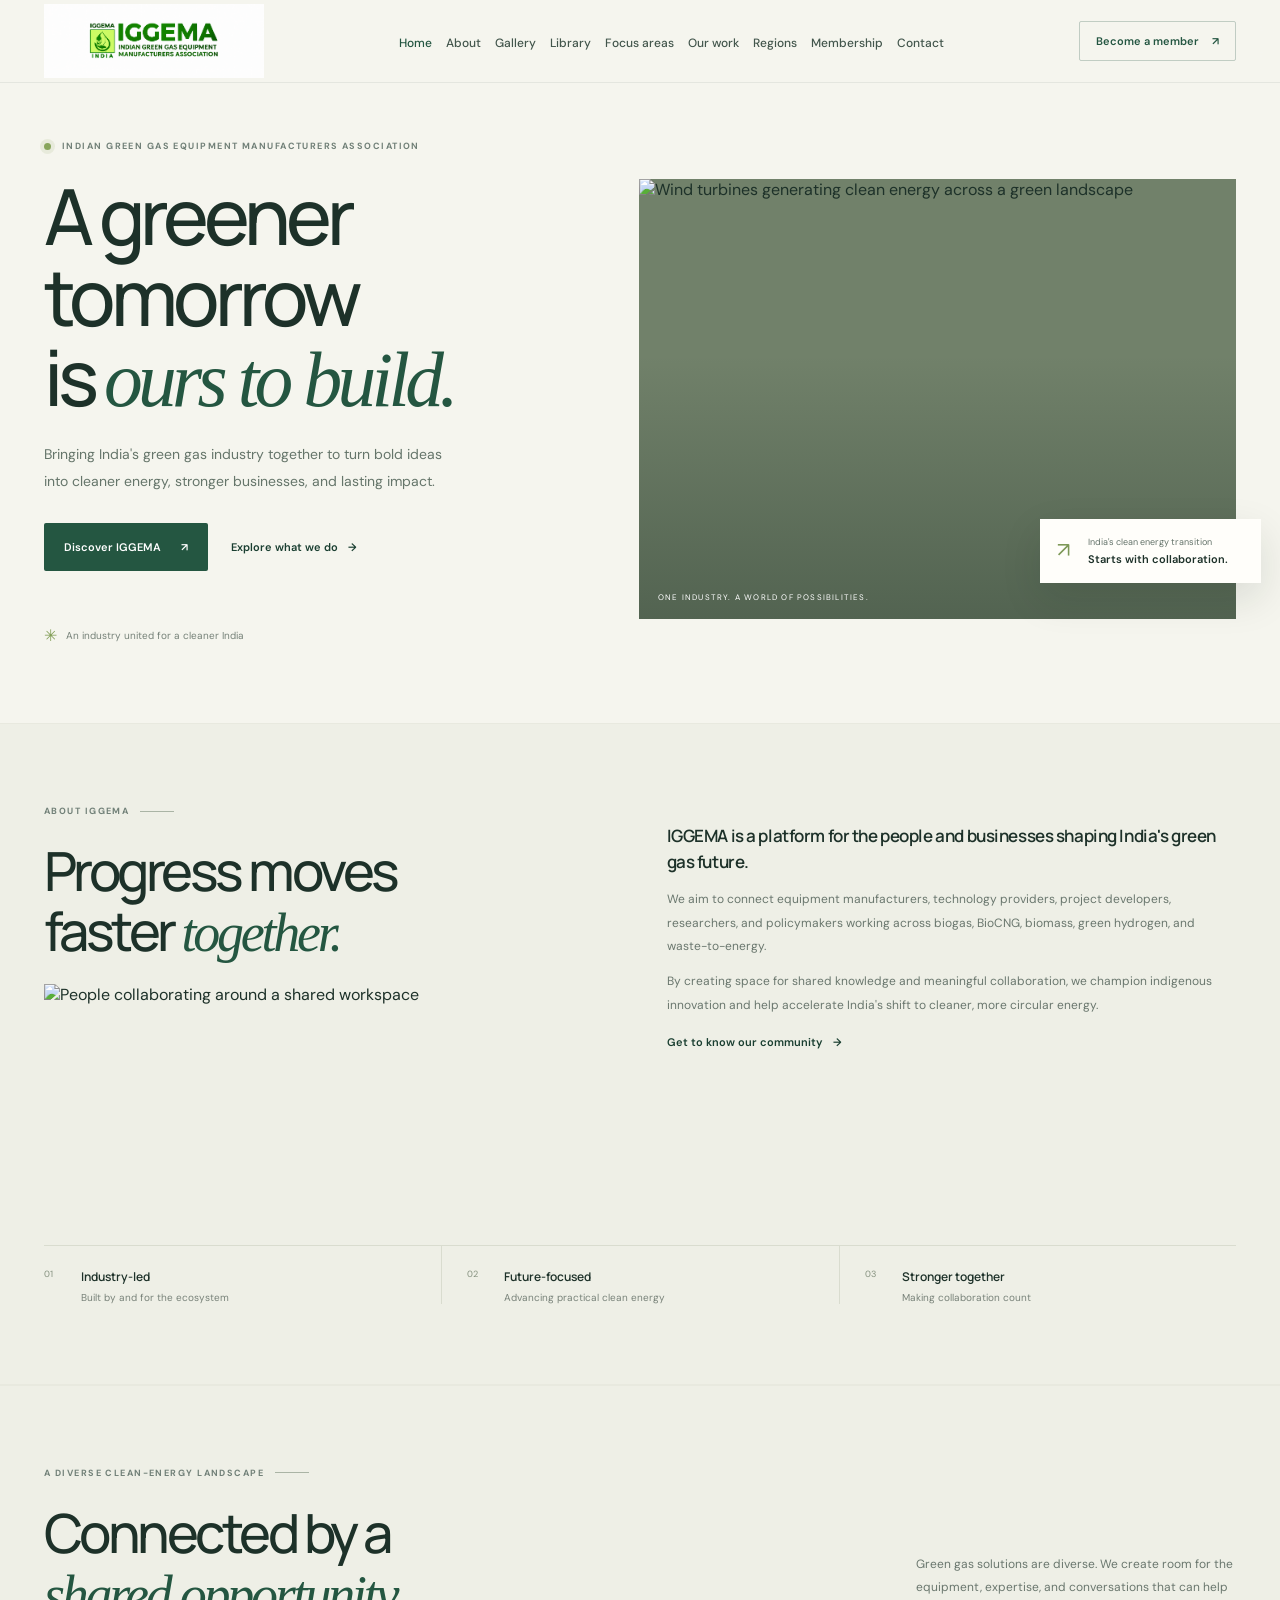
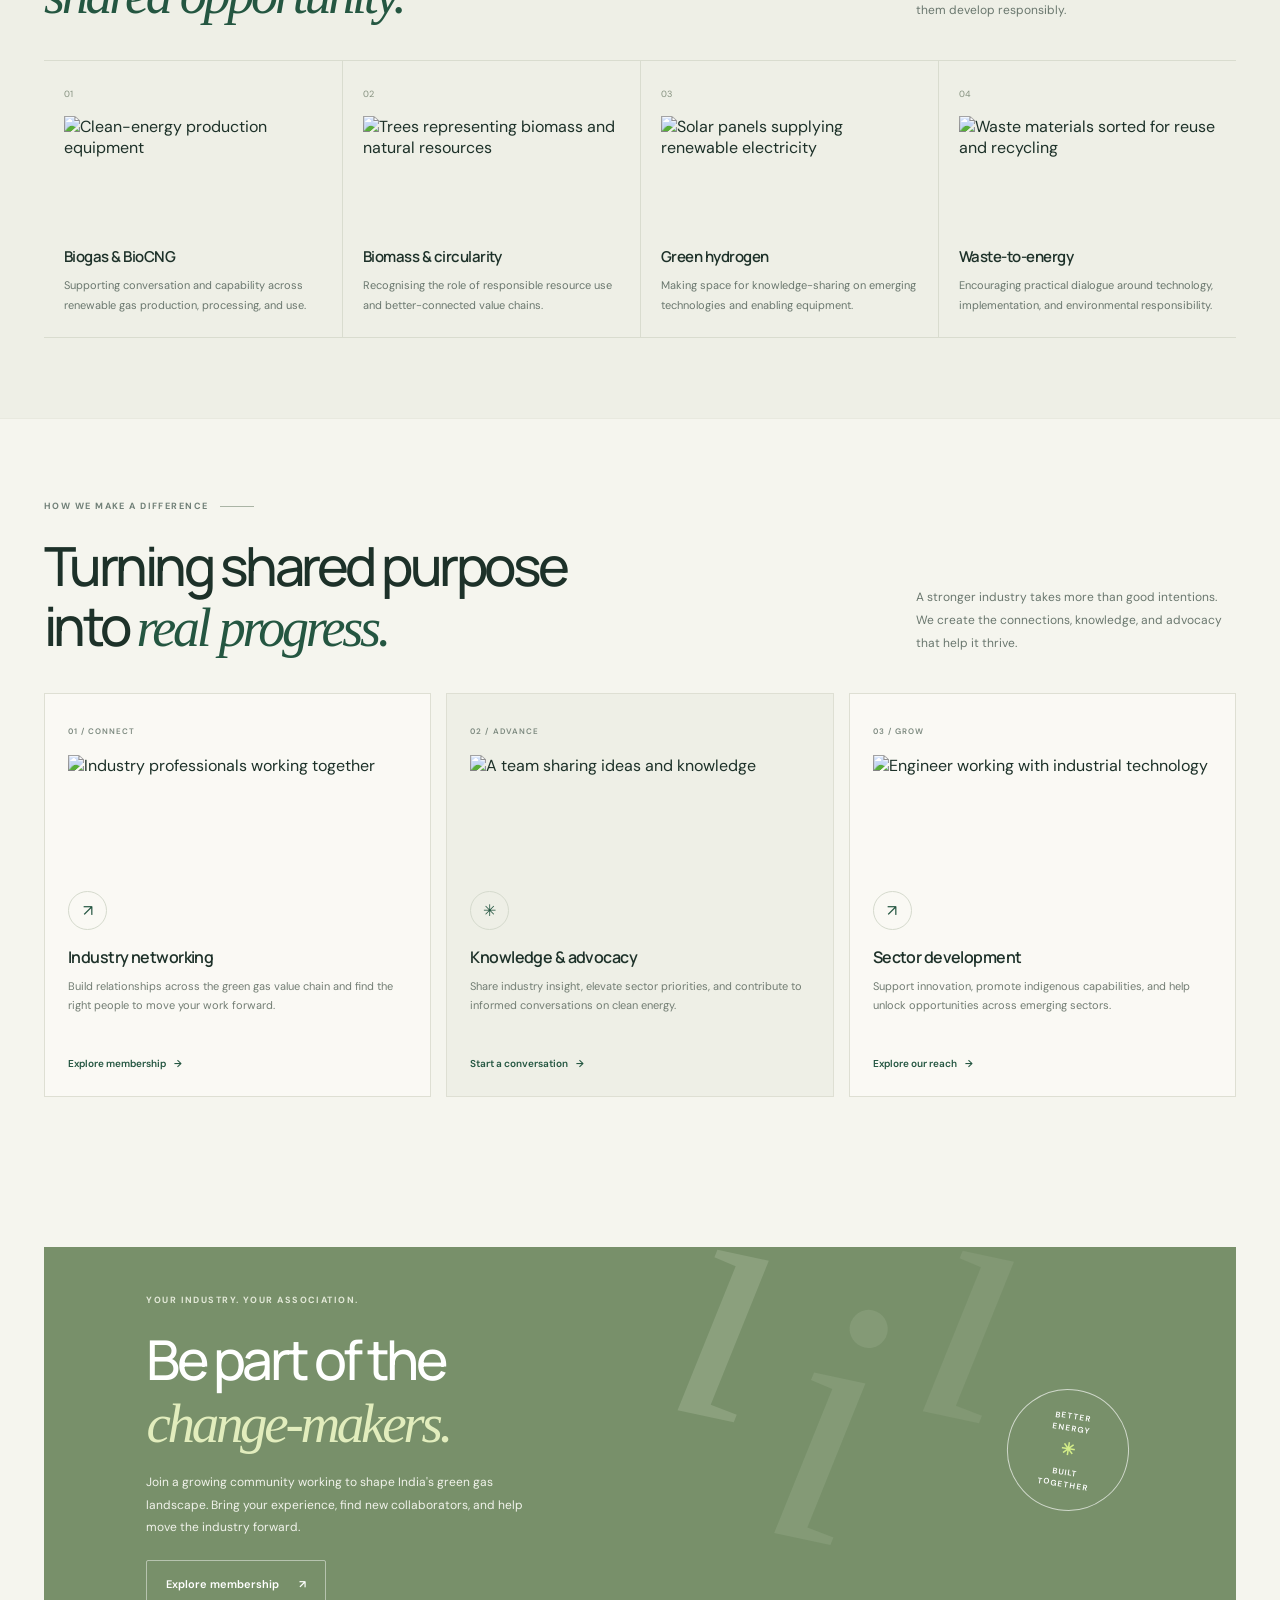
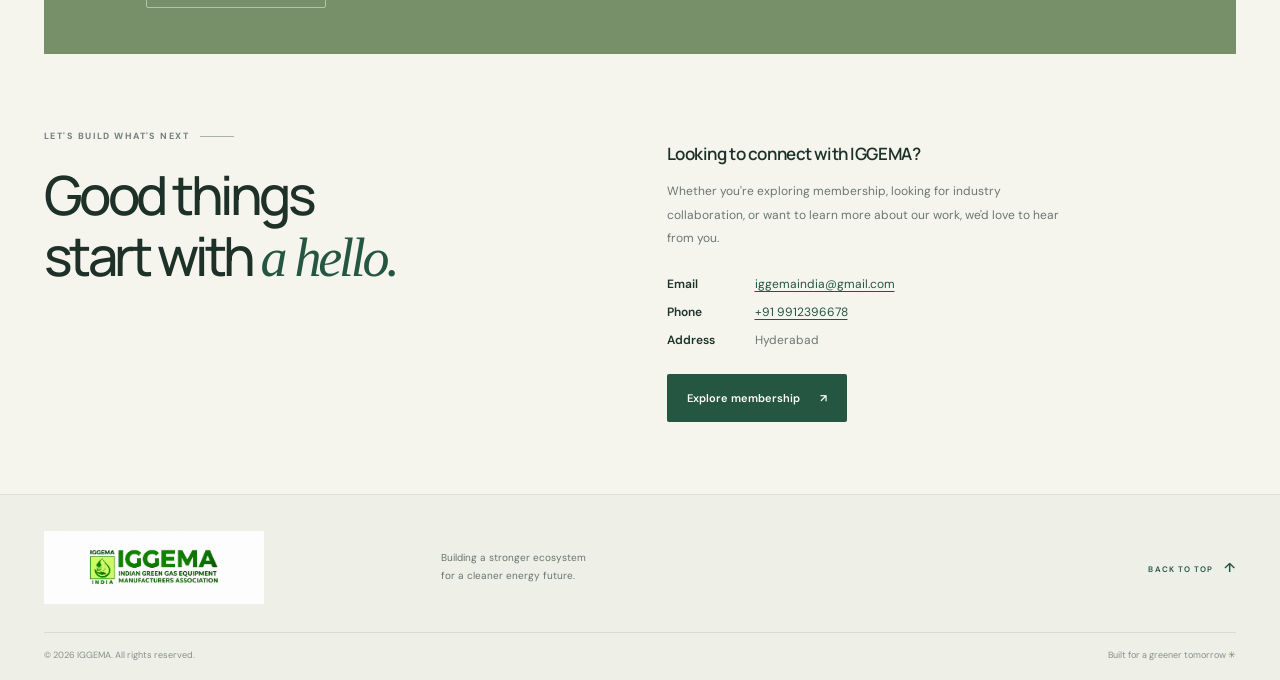
==== commit afd1164b: "Add Library link to navigation menu" ====
--- a/index.html
+++ b/index.html
@@ -22,6 +22,7 @@
         <li><a href="#home" aria-current="page">Home</a></li>
         <li><a href="#about">About</a></li>
         <li><a href="#gallery">Gallery</a></li>
+         <li><a href="#Library">Library</a></li>
         <li><a href="#focus-areas">Focus areas</a></li>
         <li><a href="#services">Our work</a></li>
          <li><a href="#Regions">Regions</a></li>
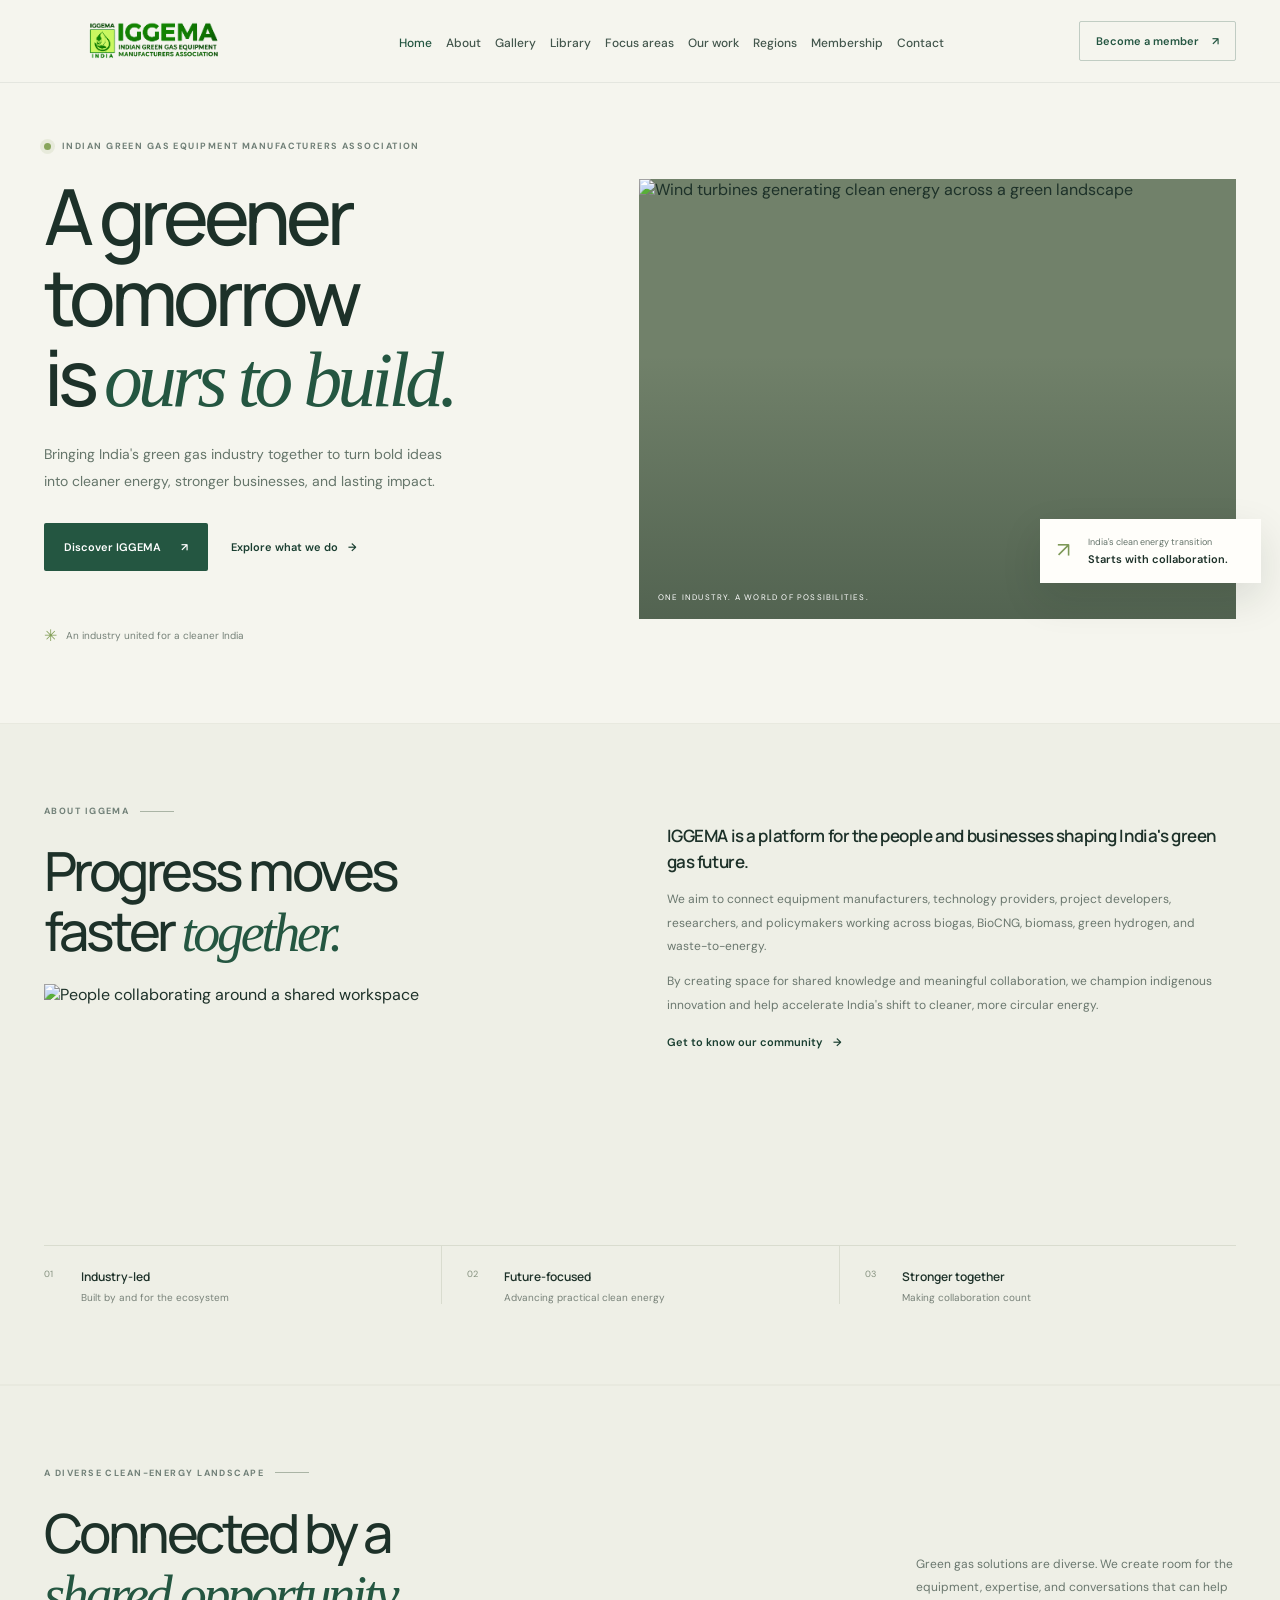
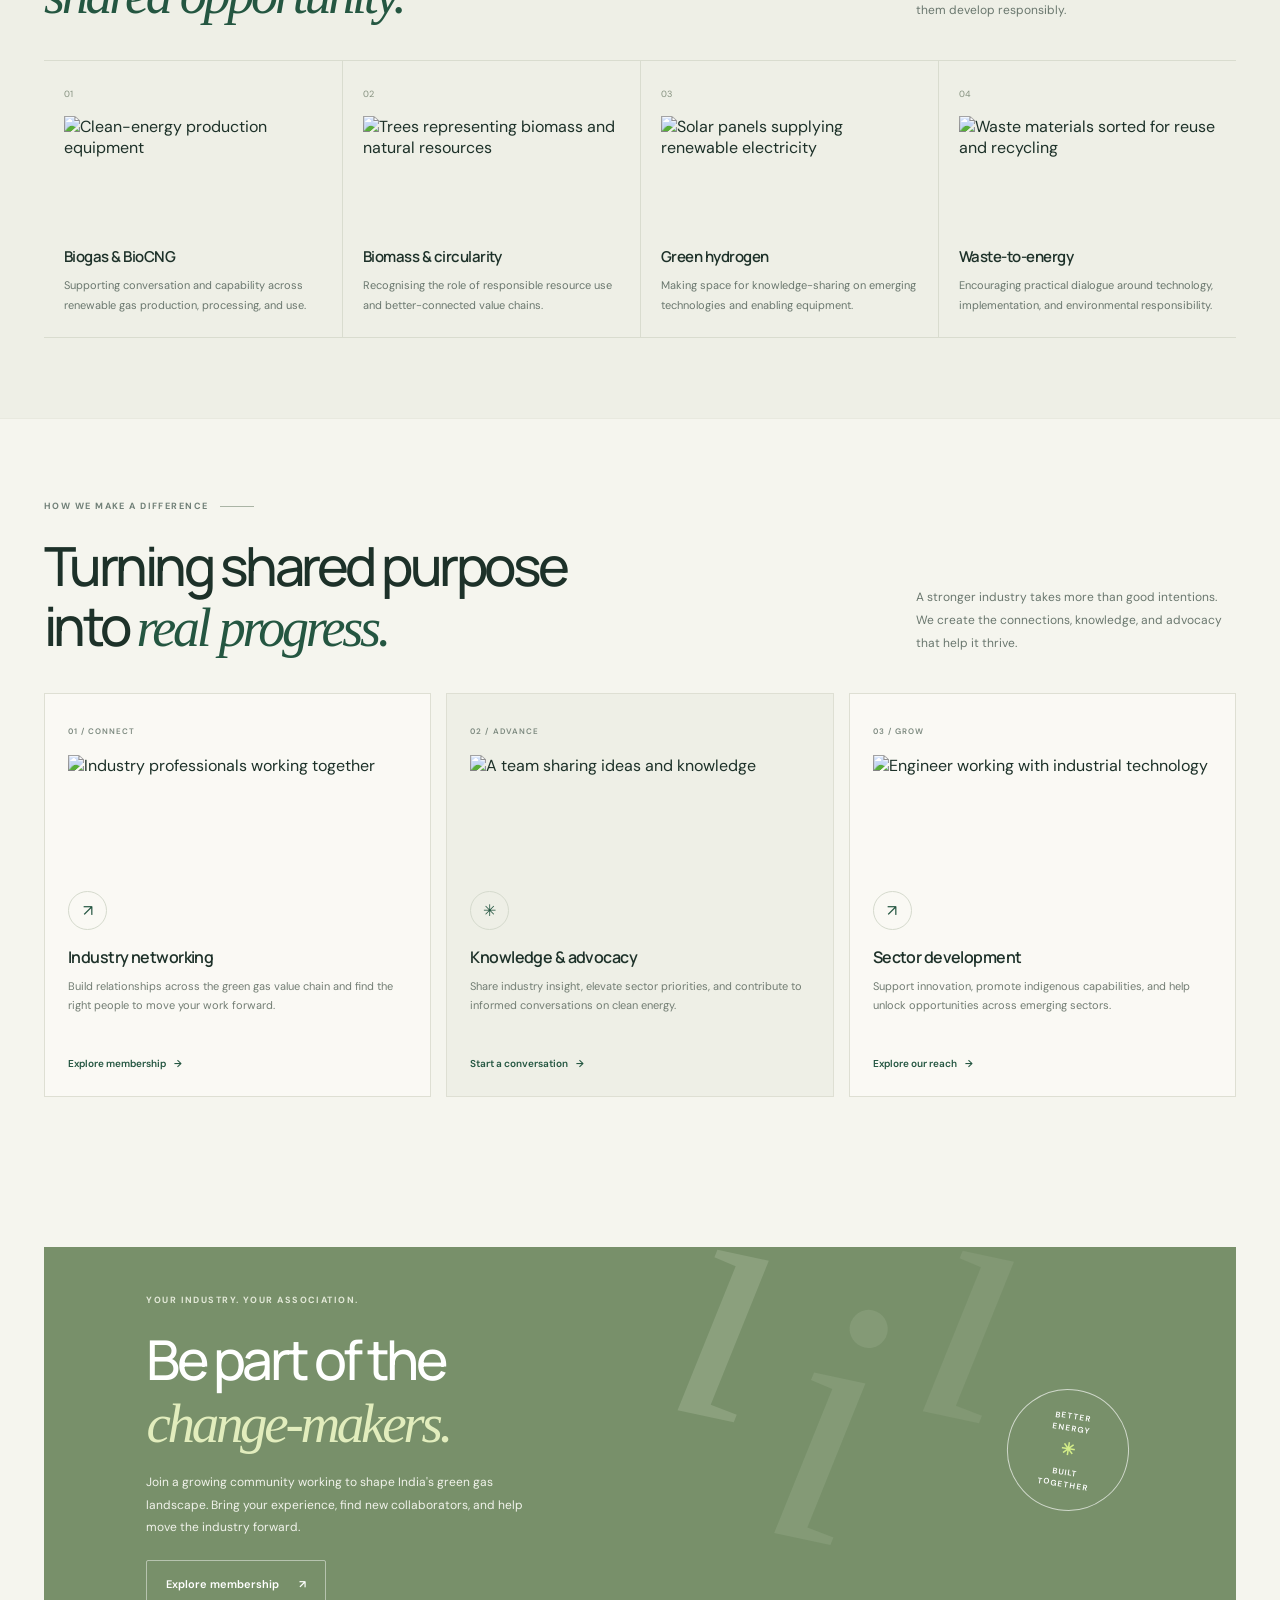
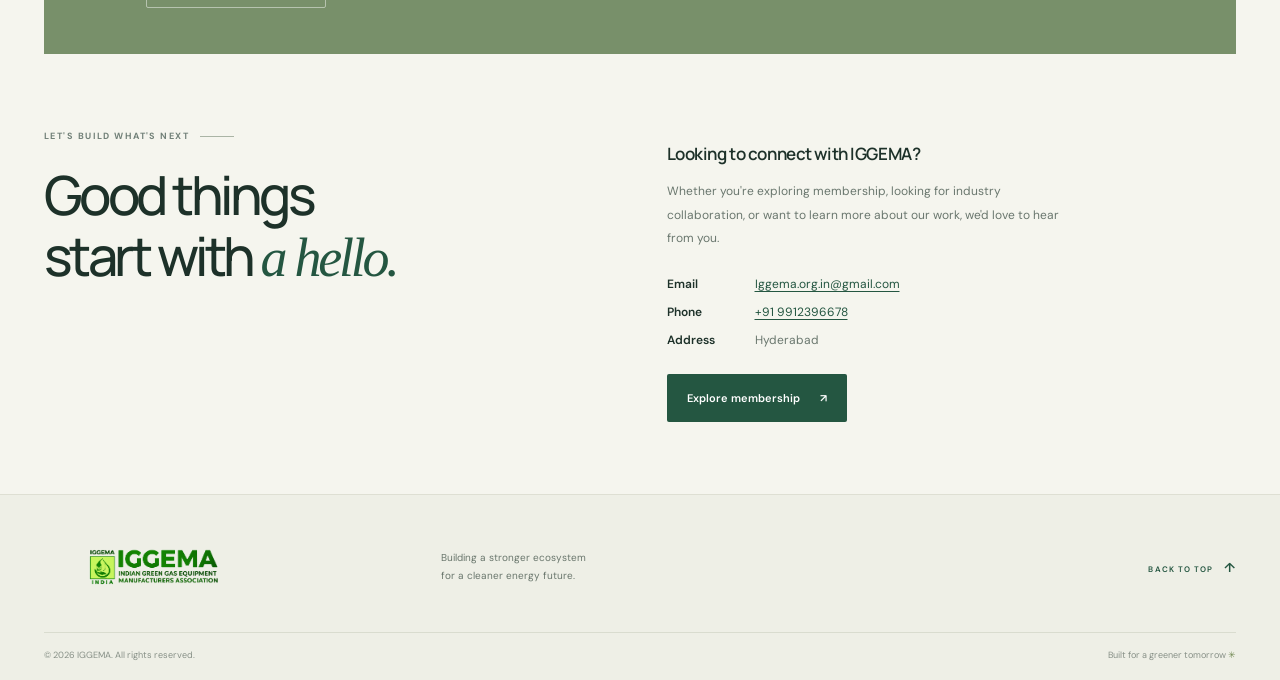
==== commit 0c2116f8: "Add library link to home navigation Co-authored-by: Copilot <223556219+Copilot@users.noreply.github." ====
--- a/index.html
+++ b/index.html
@@ -21,8 +21,8 @@
       <ul class="nav-links">
         <li><a href="#home" aria-current="page">Home</a></li>
         <li><a href="#about">About</a></li>
-        <li><a href="#gallery">Gallery</a></li>
-         <li><a href="#Library">Library</a></li>
+         <li><a href="#gallery">Gallery</a></li>
+         <li><a href="#library">Library</a></li>
         <li><a href="#focus-areas">Focus areas</a></li>
         <li><a href="#services">Our work</a></li>
          <li><a href="#Regions">Regions</a></li>
@@ -177,7 +177,7 @@
           <p class="lead">Looking to connect with IGGEMA?</p>
           <p>Whether you're exploring membership, looking for industry collaboration, or want to learn more about our work, we'd love to hear from you.</p>
           <div class="contact-details" aria-label="IGGEMA contact details">
-            <p><strong>Email</strong><a href="mailto:iggemaindia@gmail.com">iggemaindia@gmail.com</a></p>
+            <p><strong>Email</strong><a href="mailto:iggemaindia@gmail.com">Iggema.org.in@gmail.com</a></p>
             <p><strong>Phone</strong><a href="tel:+91 9912396678">+91 9912396678</a></p>
             <p><strong>Address</strong><span>Hyderabad</span></p>
           </div>
